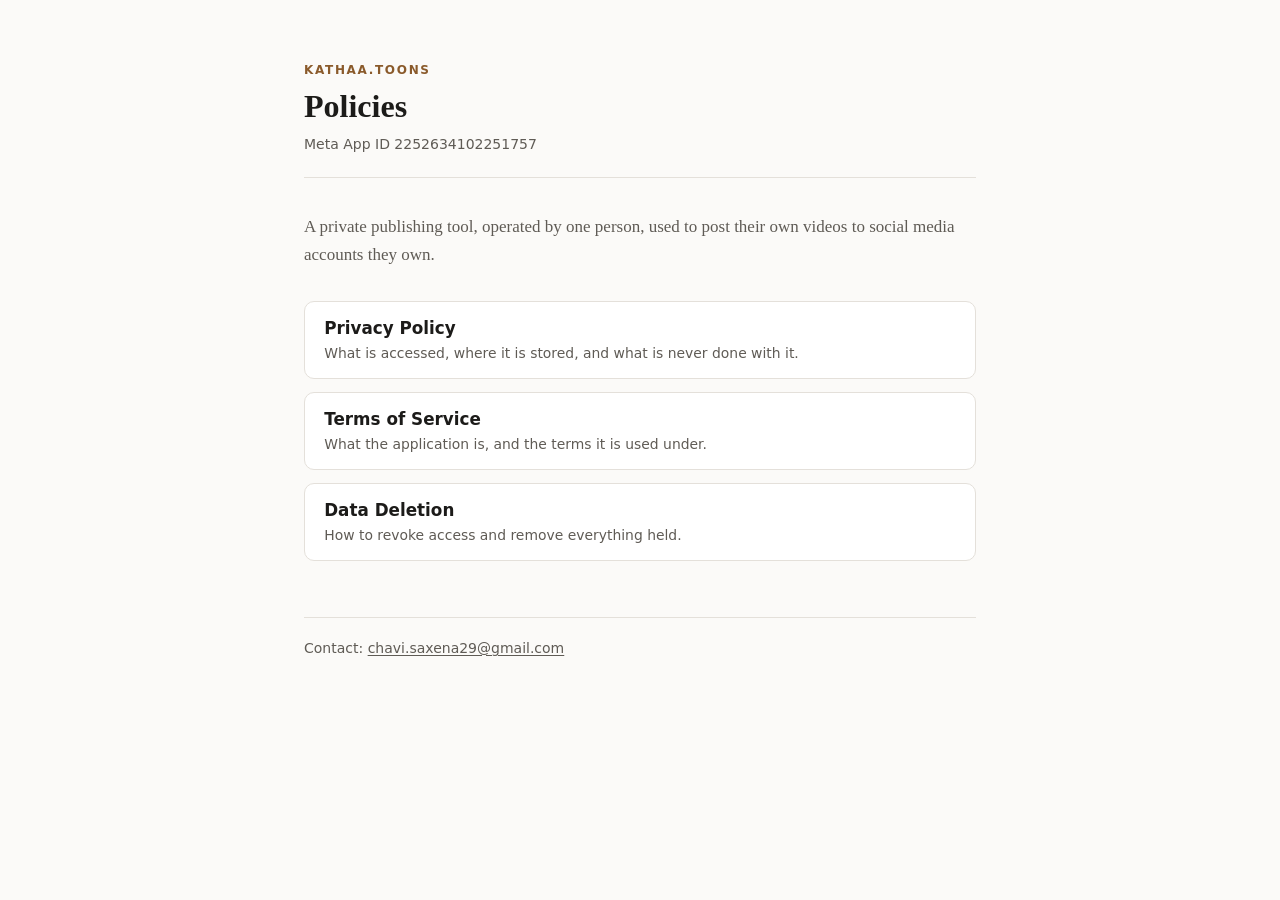
==== index.html @ ebb1629f "Add privacy, terms and data-deletion pages Meta will not switch an app from Development to Live with" ====
<!doctype html>
<html lang="en">
<head>
<meta charset="utf-8">
<meta name="viewport" content="width=device-width, initial-scale=1">
<title>kathaa.toons — Policies</title>
<link rel="stylesheet" href="style.css">
</head>
<body>
<div class="wrap">
<header>
  <p class="eyebrow">kathaa.toons</p>
  <h1>Policies</h1>
  <p class="updated">Meta App ID 2252634102251757</p>
</header>

<p class="lede">A private publishing tool, operated by one person, used to post their own videos to
social media accounts they own.</p>

<nav class="index">
  <a href="privacy/">Privacy Policy
    <span>What is accessed, where it is stored, and what is never done with it.</span></a>
  <a href="terms/">Terms of Service
    <span>What the application is, and the terms it is used under.</span></a>
  <a href="data-deletion/">Data Deletion
    <span>How to revoke access and remove everything held.</span></a>
</nav>

<footer>Contact: <a href="mailto:chavi.saxena29@gmail.com">chavi.saxena29@gmail.com</a></footer>
</div>
</body>
</html>
---- style.css ----
:root {
  --bg: #fbfaf8;
  --fg: #1c1b19;
  --muted: #5f5b55;
  --rule: #e4e0da;
  --accent: #8a5a2b;
  --card: #ffffff;
}
@media (prefers-color-scheme: dark) {
  :root {
    --bg: #15140f;
    --fg: #ece8e1;
    --muted: #9c968c;
    --rule: #2e2c27;
    --accent: #d79a5b;
    --card: #1c1b16;
  }
}
* { box-sizing: border-box; }
html { -webkit-text-size-adjust: 100%; }
body {
  margin: 0;
  background: var(--bg);
  color: var(--fg);
  font: 17px/1.65 ui-serif, Georgia, "Times New Roman", serif;
}
.wrap { max-width: 44rem; margin: 0 auto; padding: 4rem 16px 6rem; }
header { border-bottom: 1px solid var(--rule); padding-bottom: 1.4rem; margin-bottom: 2.2rem; }
.eyebrow {
  font: 600 12px/1 ui-sans-serif, system-ui, sans-serif;
  letter-spacing: .14em; text-transform: uppercase; color: var(--accent);
  margin: 0 0 .7rem;
}
h1 { font-size: 2rem; line-height: 1.2; margin: 0 0 .5rem; font-weight: 600; }
h2 {
  font: 600 1.15rem/1.35 ui-sans-serif, system-ui, sans-serif;
  margin: 2.4rem 0 .6rem; padding-top: 1.4rem; border-top: 1px solid var(--rule);
}
h2:first-of-type { border-top: 0; padding-top: 0; }
p, li { color: var(--fg); }
.lede, .updated { color: var(--muted); }
.updated { font: 400 14px/1.5 ui-sans-serif, system-ui, sans-serif; margin: 0; }
ul { padding-left: 1.2rem; }
li { margin: .35rem 0; }
a { color: var(--accent); text-decoration-thickness: 1px; text-underline-offset: 2px; }
code {
  font: 14px/1.4 ui-monospace, SFMono-Regular, Menlo, monospace;
  background: var(--card); border: 1px solid var(--rule);
  padding: .1em .38em; border-radius: 4px;
}
.card {
  background: var(--card); border: 1px solid var(--rule);
  border-radius: 10px; padding: 1.1rem 1.3rem; margin: 1.6rem 0;
}
.card p:first-child { margin-top: 0; }
.card p:last-child { margin-bottom: 0; }
nav.index { display: grid; gap: .8rem; margin-top: 2rem; }
nav.index a {
  display: block; padding: 1rem 1.2rem; border: 1px solid var(--rule);
  border-radius: 10px; background: var(--card); text-decoration: none;
  font: 600 1.05rem/1.3 ui-sans-serif, system-ui, sans-serif; color: var(--fg);
}
nav.index a span {
  display: block; font-weight: 400; font-size: .87rem; color: var(--muted); margin-top: .25rem;
}
nav.index a:hover { border-color: var(--accent); }
footer {
  margin-top: 3.5rem; padding-top: 1.2rem; border-top: 1px solid var(--rule);
  font: 400 14px/1.6 ui-sans-serif, system-ui, sans-serif; color: var(--muted);
}
footer a { color: var(--muted); }
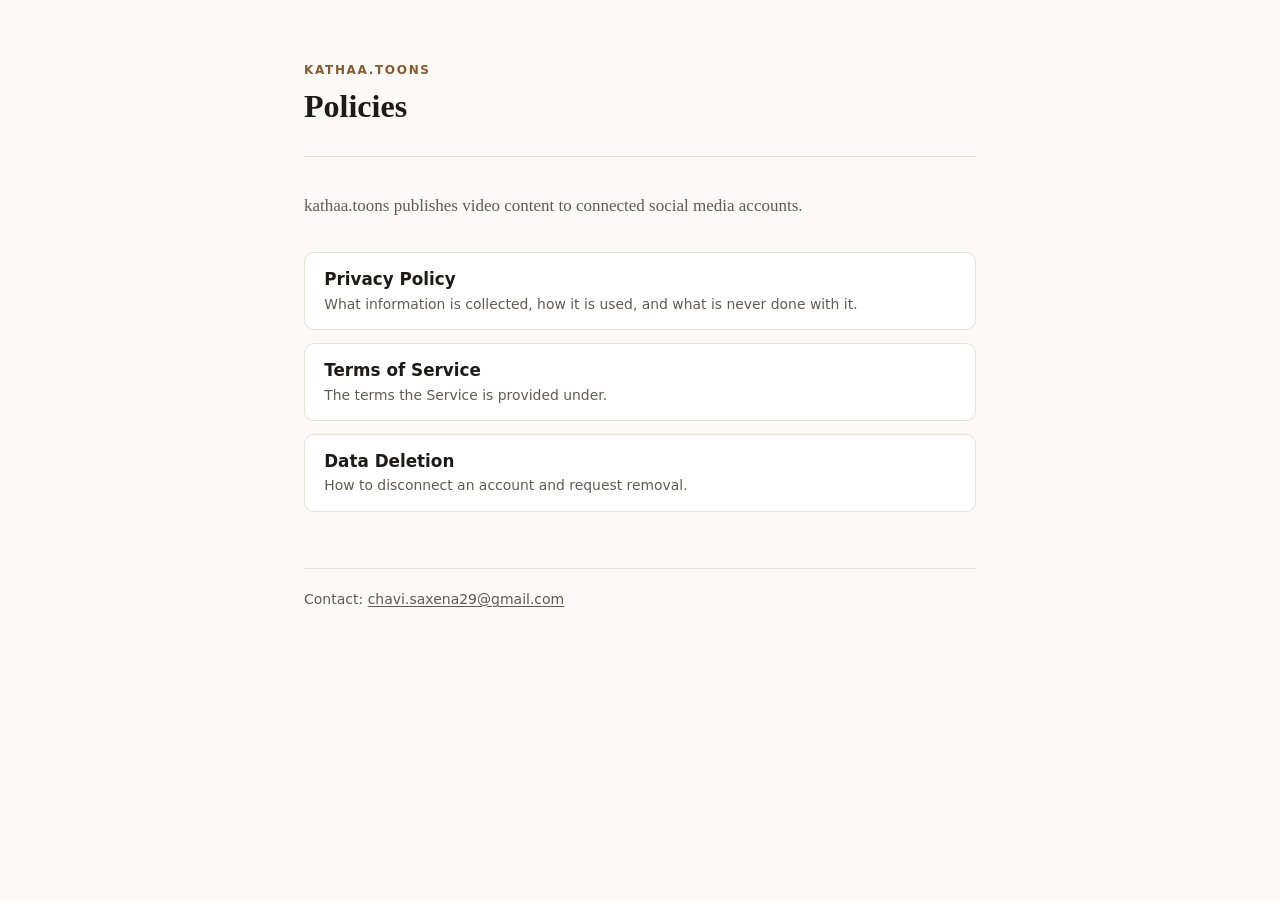
==== commit 3fff314a: "Rewrite the policy pages in generic terms The first draft described the setup behind the app rather " ====
--- a/index.html
+++ b/index.html
@@ -3,7 +3,7 @@
 <head>
 <meta charset="utf-8">
 <meta name="viewport" content="width=device-width, initial-scale=1">
-<title>kathaa.toons — Policies</title>
+<title>kathaa.toons</title>
 <link rel="stylesheet" href="style.css">
 </head>
 <body>
@@ -11,19 +11,17 @@
 <header>
   <p class="eyebrow">kathaa.toons</p>
   <h1>Policies</h1>
-  <p class="updated">Meta App ID 2252634102251757</p>
 </header>
 
-<p class="lede">A private publishing tool, operated by one person, used to post their own videos to
-social media accounts they own.</p>
+<p class="lede">kathaa.toons publishes video content to connected social media accounts.</p>
 
 <nav class="index">
   <a href="privacy/">Privacy Policy
-    <span>What is accessed, where it is stored, and what is never done with it.</span></a>
+    <span>What information is collected, how it is used, and what is never done with it.</span></a>
   <a href="terms/">Terms of Service
-    <span>What the application is, and the terms it is used under.</span></a>
+    <span>The terms the Service is provided under.</span></a>
   <a href="data-deletion/">Data Deletion
-    <span>How to revoke access and remove everything held.</span></a>
+    <span>How to disconnect an account and request removal.</span></a>
 </nav>
 
 <footer>Contact: <a href="mailto:chavi.saxena29@gmail.com">chavi.saxena29@gmail.com</a></footer>
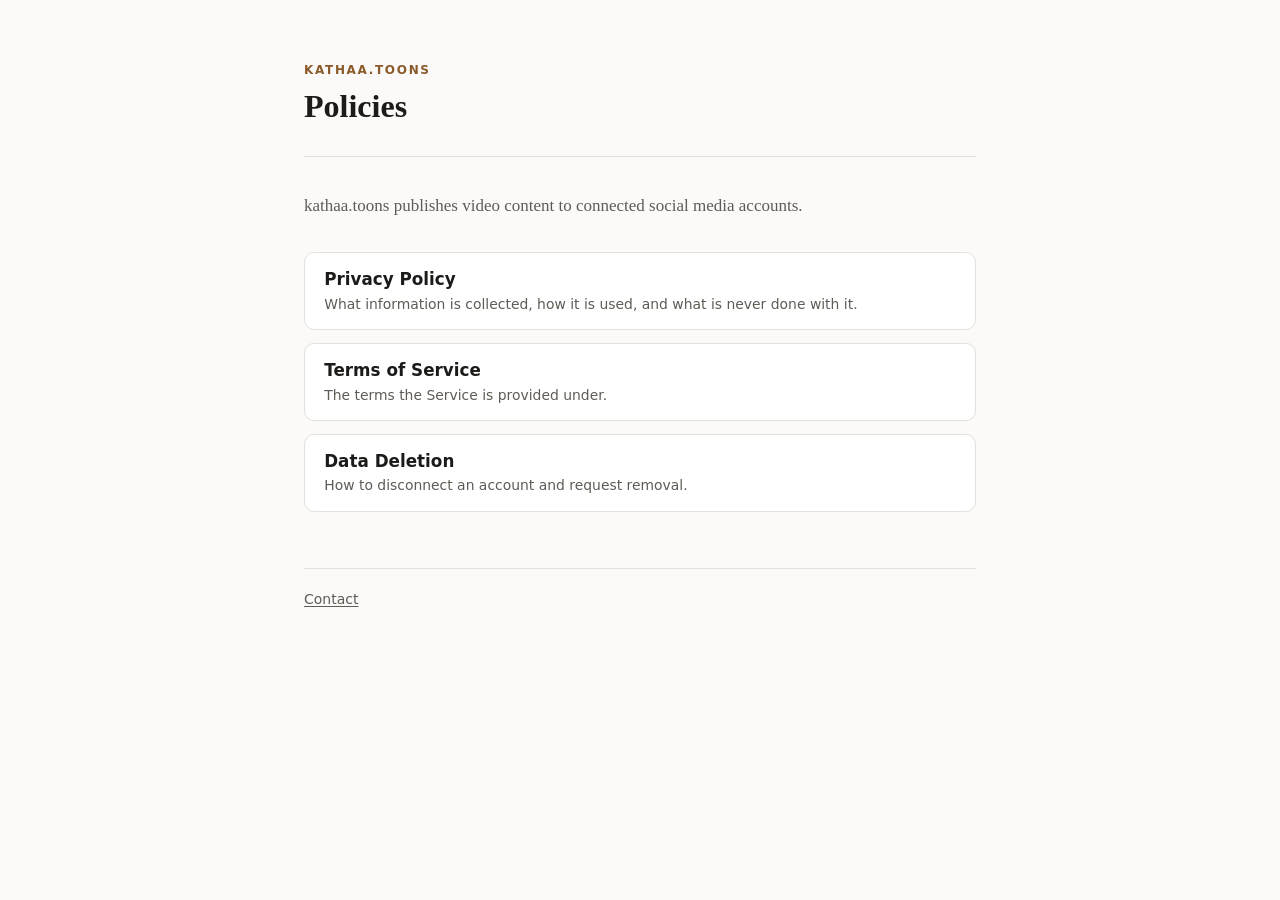
==== commit e68eb8f0: "Replace the personal address with a contact page A privacy policy with no contact route at all is th" ====
--- a/index.html
+++ b/index.html
@@ -24,7 +24,7 @@
     <span>How to disconnect an account and request removal.</span></a>
 </nav>
 
-<footer>Contact: <a href="mailto:chavi.saxena29@gmail.com">chavi.saxena29@gmail.com</a></footer>
+<footer><a href="https://github.com/srivastava07/social-public/issues">Contact</a></footer>
 </div>
 </body>
 </html>
